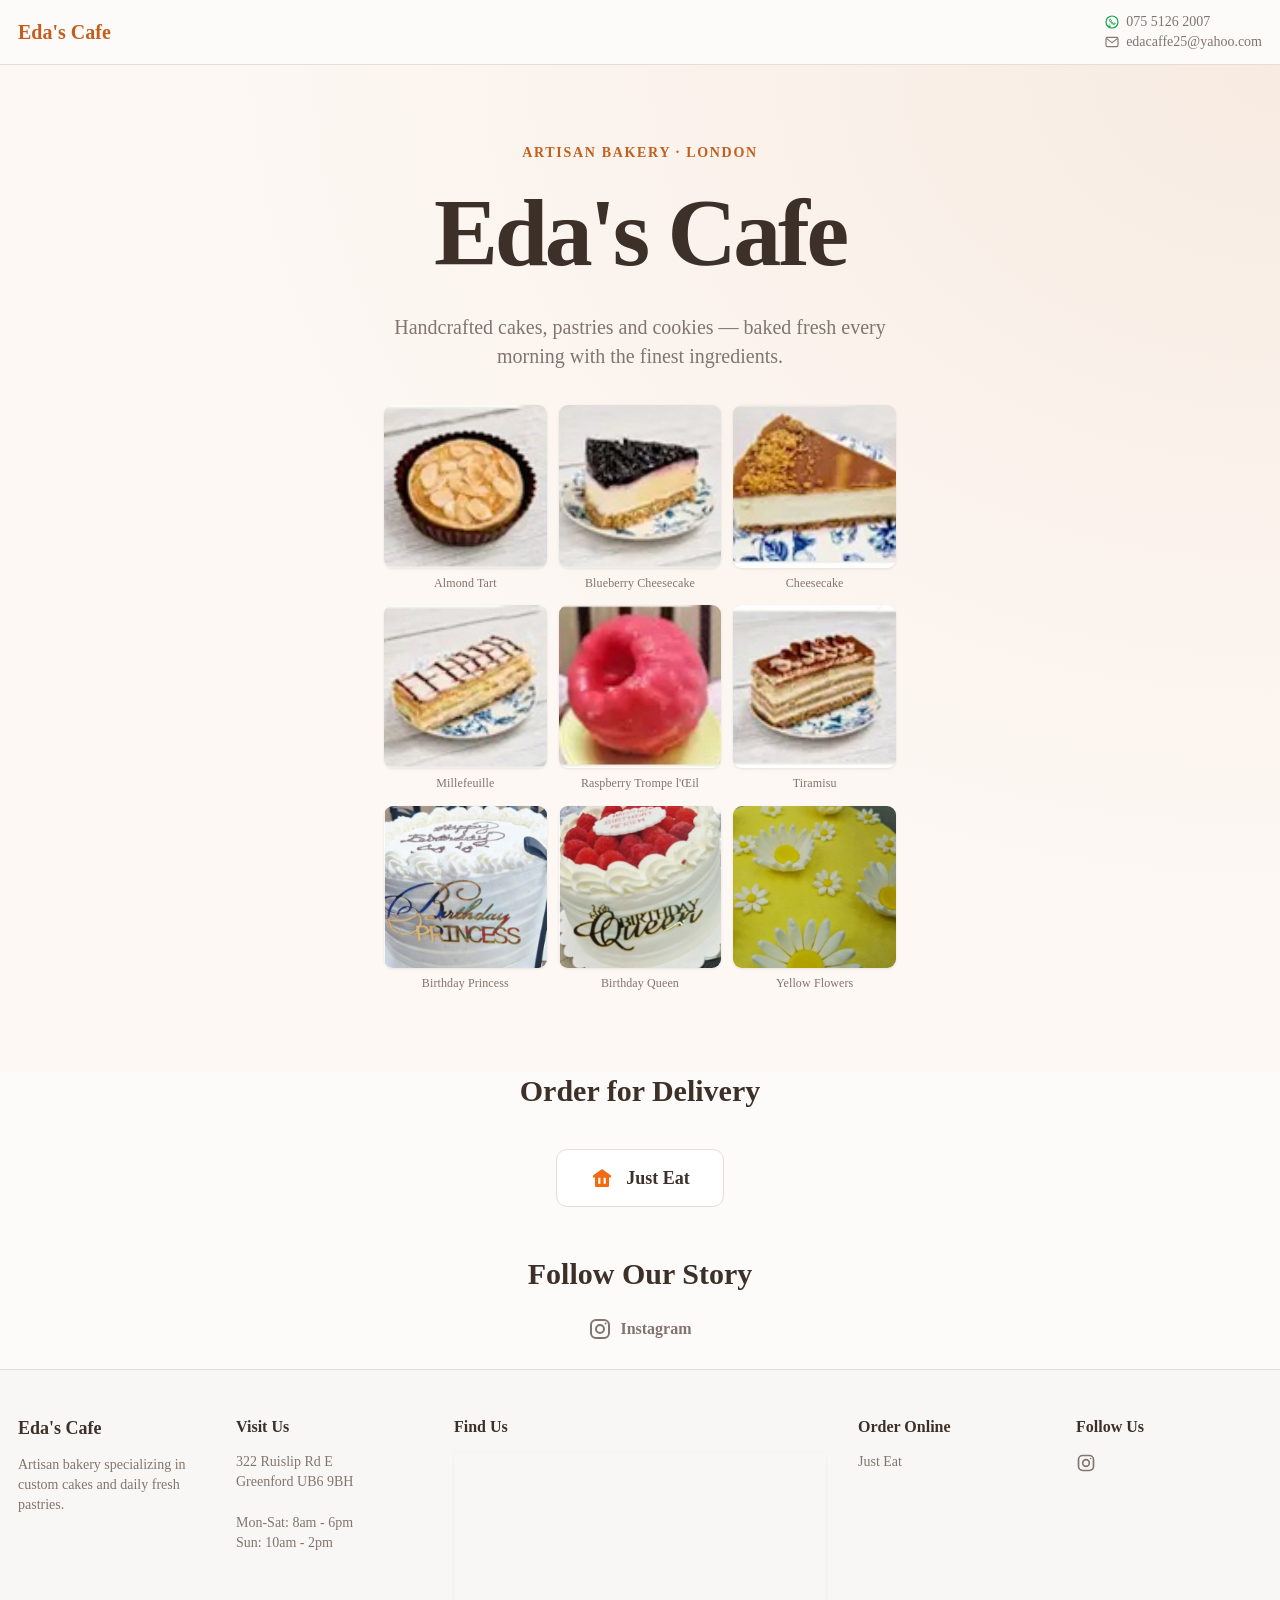
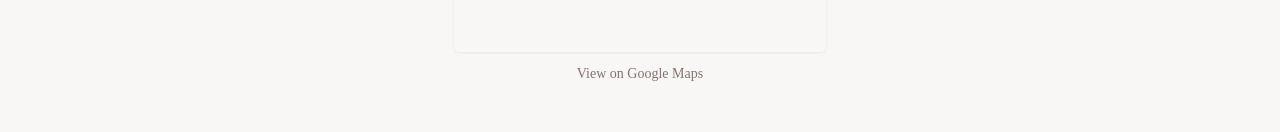
==== index.html @ f7bb1e7a "Fix Google Maps rendering - simplify map structure and add visible link" ====
<!doctype html>
<html lang="en">
  <head>
    <meta charset="utf-8">
    <meta name="viewport" content="width=device-width, initial-scale=1">
    <meta name="description" content="Eda's Cafe — handcrafted cakes, pastries and cookies in Greenford, London.">
    <meta property="og:title" content="Eda's Cafe">
    <meta property="og:description" content="Handcrafted cakes, pastries and cookies — baked fresh every morning.">
    <meta property="og:image" content="opengraph.jpg">
    <meta property="og:type" content="website">
    <link rel="icon" type="image/svg+xml" href="favicon.svg">
    <link rel="stylesheet" href="styles.css">
    <title>Eda's Cafe</title>
  </head>
  <body>
    <header class="site-header">
      <div class="container header-inner">
        <a class="brand" href="index.html" aria-label="Eda's Cafe home">Eda's Cafe</a>
        <div class="header-contact">
          <a href="https://wa.me/447551262007" target="_blank" rel="noopener noreferrer">
            <svg class="icon whatsapp" viewBox="0 0 24 24" fill="none" aria-hidden="true">
              <circle cx="12" cy="12" r="9" stroke="currentColor" stroke-width="1.8"/>
              <path d="M7.8 16.3 7 19l2.9-.7M8.8 7.8c-.7.7-.7 1.8-.1 2.9 1 2 2.7 3.7 4.8 4.6 1.1.5 2.1.5 2.8-.2l.7-.8-2.2-1.1-.8.9c-1.6-.6-2.9-1.9-3.6-3.4l.9-.9-1.6-2z" stroke="currentColor" stroke-width="1.3" stroke-linecap="round" stroke-linejoin="round"/>
            </svg>
            075 5126 2007
          </a>
          <a href="mailto:edacaffe25@yahoo.com">
            <svg class="icon" viewBox="0 0 24 24" fill="none" aria-hidden="true">
              <rect x="3" y="5" width="18" height="14" rx="2" stroke="currentColor" stroke-width="1.7"/>
              <path d="m4 7 8 6 8-6" stroke="currentColor" stroke-width="1.7" stroke-linejoin="round"/>
            </svg>
            edacaffe25@yahoo.com
          </a>
        </div>
      </div>
    </header>

    <main>
      <section class="hero" aria-labelledby="site-title">
        <div class="hero-inner">
          <p class="eyebrow">Artisan Bakery · London</p>
          <h1 id="site-title">Eda's Cafe</h1>
          <p class="intro">Handcrafted cakes, pastries and cookies — baked fresh every morning with the finest ingredients.</p>
          <div class="cake-grid" aria-label="Our cakes and pastries">
            <figure>
              <div class="cake-image"><img src="cakes/almond-tart.jpg" alt="Almond tart" width="118" height="91"></div>
              <figcaption>Almond Tart</figcaption>
            </figure>
            <figure>
              <div class="cake-image"><img src="cakes/blueberry-cheesecake.jpg" alt="Blueberry cheesecake" width="116" height="89"></div>
              <figcaption>Blueberry Cheesecake</figcaption>
            </figure>
            <figure>
              <div class="cake-image"><img src="cakes/cheesecake.jpg" alt="Cheesecake" width="121" height="93"></div>
              <figcaption>Cheesecake</figcaption>
            </figure>
            <figure>
              <div class="cake-image"><img src="cakes/millefeuille.jpg" alt="Millefeuille" width="119" height="92"></div>
              <figcaption>Millefeuille</figcaption>
            </figure>
            <figure>
              <div class="cake-image"><img src="cakes/raspberry-trompe-loeil.jpg" alt="Raspberry trompe l'œil" width="119" height="91"></div>
              <figcaption>Raspberry Trompe l'Œil</figcaption>
            </figure>
            <figure>
              <div class="cake-image"><img src="cakes/tiramisu.jpg" alt="Tiramisu" width="119" height="96"></div>
              <figcaption>Tiramisu</figcaption>
            </figure>
            <figure>
              <div class="cake-image"><img src="cakes/princess.jpg" alt="Birthday Princess cake"></div>
              <figcaption>Birthday Princess</figcaption>
            </figure>
            <figure>
              <div class="cake-image"><img src="cakes/birthday-queen.jpg" alt="Birthday Queen cake"></div>
              <figcaption>Birthday Queen</figcaption>
            </figure>
            <figure>
              <div class="cake-image"><img src="cakes/yellow-flowers.jpg" alt="Yellow Flowers cake"></div>
              <figcaption>Yellow Flowers</figcaption>
            </figure>
          </div>
        </div>
      </section>

      <section class="delivery container" aria-labelledby="delivery-title">
        <h2 id="delivery-title">Order for Delivery</h2>
        <a class="delivery-link" href="https://www.just-eat.co.uk/restaurants-eda-caffe-greenford/menu#pre-order" target="_blank" rel="noopener noreferrer">
          <svg class="icon justeat" viewBox="0 0 24 24" fill="currentColor" aria-hidden="true">
            <path d="M3 9.5 12 3l9 6.5v2h-2v8.2c0 .7-.6 1.3-1.3 1.3H6.3c-.7 0-1.3-.6-1.3-1.3v-8.2H3zm5.2 2.3v6h2.2v-6zm5.4 0v6h2.2v-6z"/>
          </svg>
          Just Eat
        </a>
      </section>

      <section class="social container" aria-labelledby="social-title">
        <h2 id="social-title">Follow Our Story</h2>
        <a href="https://www.instagram.com/edacaffe/" target="_blank" rel="noopener noreferrer">
          <svg class="icon instagram" viewBox="0 0 24 24" fill="none" aria-hidden="true">
            <rect x="3" y="3" width="18" height="18" rx="5" stroke="currentColor" stroke-width="2"/>
            <circle cx="12" cy="12" r="4" stroke="currentColor" stroke-width="2"/>
            <circle cx="17.6" cy="6.6" r="1" fill="currentColor"/>
          </svg>
          Instagram
        </a>
      </section>
    </main>

    <footer class="site-footer">
      <div class="container footer-grid">
        <div>
          <h3>Eda's Cafe</h3>
          <p>Artisan bakery specializing in custom cakes and daily fresh pastries.</p>
        </div>
        <div>
          <h4>Visit Us</h4>
          <div class="visit-info">
            <address>
              322 Ruislip Rd E<br>
              Greenford UB6 9BH<br><br>
              Mon-Sat: 8am - 6pm<br>
              Sun: 10am - 2pm
            </address>
            <a class="qr-mobile" href="https://www.eda-cafe.co.uk" target="_blank" rel="noopener noreferrer" aria-label="Visit www.eda-cafe.co.uk">
              <img src="qr-code.png" alt="QR code for www.eda-cafe.co.uk" width="80" height="80">
            </a>
          </div>
        </div>

        <div>
          <h4>Find Us</h4>
          <div class="map-wrapper">
            <iframe src="https://www.google.com/maps?q=322+Ruislip+Rd+E,+Greenford,+UB6+9BH&output=embed" width="100%" height="200" style="border:0;" allowfullscreen loading="lazy"></iframe>
          </div>
          <p style="margin: 8px 0 0; text-align: center; font-size: 14px;">
            <a href="https://www.google.com/maps/place/322+Ruislip+Rd+E,+Greenford,+UB6+9BH" target="_blank" rel="noopener noreferrer">View on Google Maps</a>
          </p>
        </div>

        <div>
          <h4>Order Online</h4>
          <a class="footer-link" href="https://www.just-eat.co.uk/restaurants-eda-caffe-greenford/menu#pre-order" target="_blank" rel="noopener noreferrer">Just Eat</a>
        </div>
        <div>
          <h4>Follow Us</h4>
          <a class="footer-link" href="https://www.instagram.com/edacaffe/" target="_blank" rel="noopener noreferrer" aria-label="Eda's Cafe on Instagram">
            <svg class="icon instagram" viewBox="0 0 24 24" fill="none" aria-hidden="true">
              <rect x="3" y="3" width="18" height="18" rx="5" stroke="currentColor" stroke-width="2"/>
              <circle cx="12" cy="12" r="4" stroke="currentColor" stroke-width="2"/>
              <circle cx="17.6" cy="6.6" r="1" fill="currentColor"/>
            </svg>
          </a>
        </div>
      </div>
    </footer>
  </body>
</html>
---- styles.css ----
:root {
  color-scheme: light;
  --background: #fcfbf9;
  --foreground: #3d3029;
  --muted: #82746e;
  --accent: #c35e1d;
  --border: #e5ddd6;
}

* { box-sizing: border-box; }
html { scroll-behavior: smooth; }
body {
  margin: 0;
  min-height: 100vh;
  display: flex;
  flex-direction: column;
  background: var(--background);
  color: var(--foreground);
  font-family: Georgia, "Times New Roman", serif;
  -webkit-font-smoothing: antialiased;
}
a { color: inherit; text-decoration: none; }
a:hover { color: var(--accent); }
a:focus-visible { outline: 2px solid var(--accent); outline-offset: 3px; }
.container { max-width: 1280px; width: 100%; margin-inline: auto; padding-inline: 18px; }
.icon { display: inline-block; width: 20px; height: 20px; flex: none; vertical-align: middle; }
main { flex: 1; }

.site-header {
  position: sticky;
  top: 0;
  z-index: 10;
  background: rgba(252, 251, 249, .96);
  border-bottom: 1px solid var(--border);
}
.header-inner { min-height: 64px; display: flex; align-items: center; justify-content: space-between; gap: 16px; }
.brand { color: var(--accent); font-size: 20px; font-weight: 700; white-space: nowrap; }
.header-contact { display: flex; flex-direction: column; align-items: flex-start; gap: 4px; color: var(--muted); font-size: 14px; }
.header-contact a { display: inline-flex; gap: 6px; align-items: center; }
.header-contact .icon { width: 16px; height: 16px; }
.whatsapp { color: #16a34a; }

.hero {
  background: radial-gradient(ellipse at top right, rgba(180, 83, 9, .08), transparent 60%), #fdf8f4;
  text-align: center;
}
.hero-inner { max-width: 768px; margin-inline: auto; padding: 80px 24px; }
.eyebrow { margin: 0 0 24px; color: var(--accent); font-size: 14px; font-weight: 600; letter-spacing: .12em; text-transform: uppercase; }
h1 { font-size: clamp(60px, 8vw, 96px); line-height: 1; letter-spacing: -.035em; margin: 0 0 32px; }
.intro { max-width: 512px; margin: 0 auto 34px; color: var(--muted); font-size: 20px; line-height: 1.45; }
.cake-grid { max-width: 512px; margin-inline: auto; display: grid; grid-template-columns: repeat(3, minmax(0, 1fr)); gap: 14px 12px; }
.cake-grid figure { min-width: 0; margin: 0; }
.cake-image { aspect-ratio: 1; overflow: hidden; border-radius: 9px; box-shadow: 0 1px 3px rgba(0, 0, 0, .09); }
.cake-image img { display: block; width: 100%; height: 100%; object-fit: cover; transition: transform .5s ease; }
.cake-grid figure:hover img { transform: scale(1.05); }
.cake-grid figcaption { margin-top: 8px; color: var(--muted); font-size: 12px; line-height: 1.3; letter-spacing: .01em; }

.delivery { padding-top: 0; padding-bottom: 24px; text-align: center; }
.delivery h2, .social h2 { font-size: 30px; line-height: 1.25; margin: 0; }
.delivery h2 { margin-bottom: 40px; }
.delivery-link {
  display: inline-flex; align-items: center; justify-content: center; gap: 12px;
  min-width: 168px; padding: 16px 30px; background: #fff; border: 1px solid var(--border);
  border-radius: 11px; font-size: 18px; font-weight: 600; transition: box-shadow .2s;
}
.delivery-link:hover { box-shadow: 0 4px 15px rgba(40, 30, 20, .12); }
.delivery-link .justeat { width: 24px; height: 24px; color: #f36a10; }
.social { padding-top: 24px; padding-bottom: 24px; text-align: center; }
.social h2 { margin-bottom: 24px; }
.social a { display: inline-flex; align-items: center; gap: 8px; color: var(--muted); font-size: 16px; font-weight: 600; }
.social a:hover { color: var(--accent); }
.instagram { width: 24px; height: 24px; }

.site-footer { border-top: 1px solid var(--border); background: #f9f7f5; padding: 48px 0; }
.footer-grid { display: grid; grid-template-columns: 1fr 1fr 2fr 1fr 1fr; gap: 32px; }
.site-footer h3, .site-footer h4 { font-size: 16px; margin: 0 0 16px; }
.site-footer h3 { font-size: 18px; }
.site-footer p, .site-footer address, .footer-link { color: var(--muted); font-size: 14px; line-height: 1.45; }
.site-footer p { margin: 0; }
.site-footer address { font-style: normal; white-space: nowrap; }
.site-footer a:hover { color: var(--accent); }
.visit-info { display: flex; align-items: flex-start; gap: 12px; }
.qr-mobile { display: none; }
.qr-desktop { padding-top: 36px; }
.qr-desktop img, .qr-mobile img { display: block; width: 80px; height: 80px; }
.map-wrapper { position: relative; width: 100%; max-width: 400px; }
.map-wrapper iframe { width: 100%; height: 200px; border: 0; border-radius: 5px; box-shadow: 0 1px 3px #0001; }
.map-wrapper a { display: block; text-align: center; margin-top: 8px; color: var(--accent); font-size: 14px; }
.footer-link .instagram { width: 20px; height: 20px; }

@media (max-width: 767px) {
  .footer-grid { grid-template-columns: 1fr; }
  .map-wrapper { max-width: none; }
  .qr-desktop { display: none; }
  .qr-mobile { display: block; margin-left: clamp(12px, 20vw, 80px); }
}
@media (max-width: 520px) {
  .container { padding-inline: 16px; }
  .header-inner { gap: 8px; }
  .brand { font-size: 18px; }
  .header-contact { font-size: 12px; }
  .header-contact .icon { width: 14px; height: 14px; }
  .hero-inner { padding: 80px 16px; }
  h1 { font-size: clamp(52px, 12vw, 60px); }
  .intro { font-size: 18px; }
  .cake-grid { gap: 12px 10px; }
  .cake-grid figcaption { font-size: 11px; }
}
@media (max-width: 350px) {
  .brand { font-size: 16px; }
  .header-contact { font-size: 11px; }
  .header-contact .icon { display: none; }
}
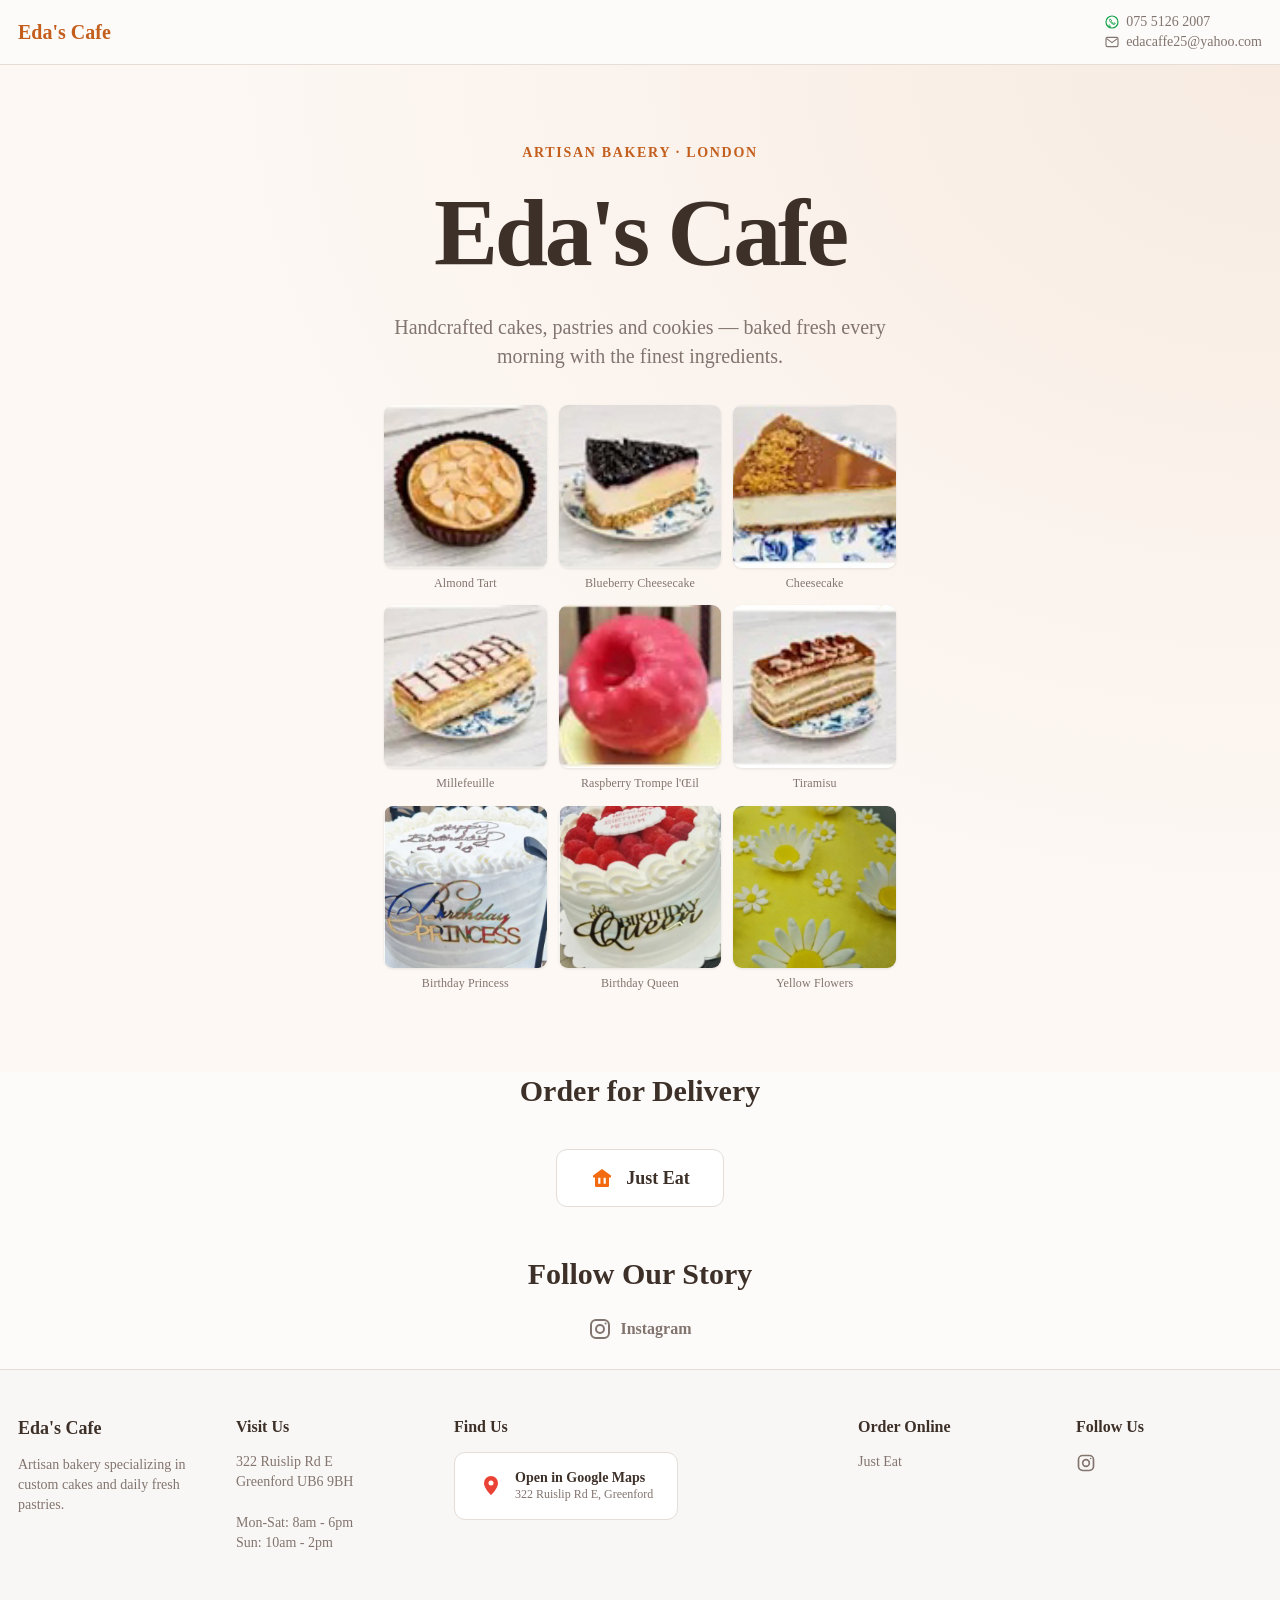
==== commit eee31a2e: "Fix Google Maps: replace iframe with visible map pin link" ====
--- a/index.html
+++ b/index.html
@@ -128,12 +128,16 @@
 
         <div>
           <h4>Find Us</h4>
-          <div class="map-wrapper">
-            <iframe src="https://www.google.com/maps?q=322+Ruislip+Rd+E,+Greenford,+UB6+9BH&output=embed" width="100%" height="200" style="border:0;" allowfullscreen loading="lazy"></iframe>
-          </div>
-          <p style="margin: 8px 0 0; text-align: center; font-size: 14px;">
-            <a href="https://www.google.com/maps/place/322+Ruislip+Rd+E,+Greenford,+UB6+9BH" target="_blank" rel="noopener noreferrer">View on Google Maps</a>
-          </p>
+          <a class="map-link" href="https://www.google.com/maps/search/?api=1&amp;query=322%20Ruislip%20Rd%20E%2C%20Greenford%20UB6%209BH" target="_blank" rel="noopener noreferrer" aria-label="Open directions to Eda's Cafe in Google Maps">
+            <svg class="map-pin" viewBox="0 0 24 24" fill="none" aria-hidden="true">
+              <path d="M12 21s7-6.2 7-12a7 7 0 1 0-14 0c0 5.8 7 12 7 12Z" fill="#EA4335"/>
+              <circle cx="12" cy="9" r="2.5" fill="#fff"/>
+            </svg>
+            <span>
+              <strong>Open in Google Maps</strong>
+              <small>322 Ruislip Rd E, Greenford</small>
+            </span>
+          </a>
         </div>
 
         <div>
--- a/styles.css
+++ b/styles.css
@@ -83,14 +83,21 @@
 .qr-mobile { display: none; }
 .qr-desktop { padding-top: 36px; }
 .qr-desktop img, .qr-mobile img { display: block; width: 80px; height: 80px; }
-.map-wrapper { position: relative; width: 100%; max-width: 400px; }
-.map-wrapper iframe { width: 100%; height: 200px; border: 0; border-radius: 5px; box-shadow: 0 1px 3px #0001; }
-.map-wrapper a { display: block; text-align: center; margin-top: 8px; color: var(--accent); font-size: 14px; }
+.map-link {
+  display: inline-flex; align-items: center; gap: 12px;
+  padding: 16px 24px; background: #fff; border: 1px solid var(--border);
+  border-radius: 11px; text-decoration: none; color: var(--foreground);
+  transition: box-shadow .2s;
+}
+.map-link:hover { box-shadow: 0 4px 15px rgba(40, 30, 20, .12); }
+.map-link .map-pin { width: 24px; height: 24px; flex: none; }
+.map-link span { line-height: 1.3; }
+.map-link strong { display: block; font-size: 14px; font-weight: 600; }
+.map-link small { display: block; color: var(--muted); font-size: 12px; }
 .footer-link .instagram { width: 20px; height: 20px; }
 
 @media (max-width: 767px) {
   .footer-grid { grid-template-columns: 1fr; }
-  .map-wrapper { max-width: none; }
   .qr-desktop { display: none; }
   .qr-mobile { display: block; margin-left: clamp(12px, 20vw, 80px); }
 }
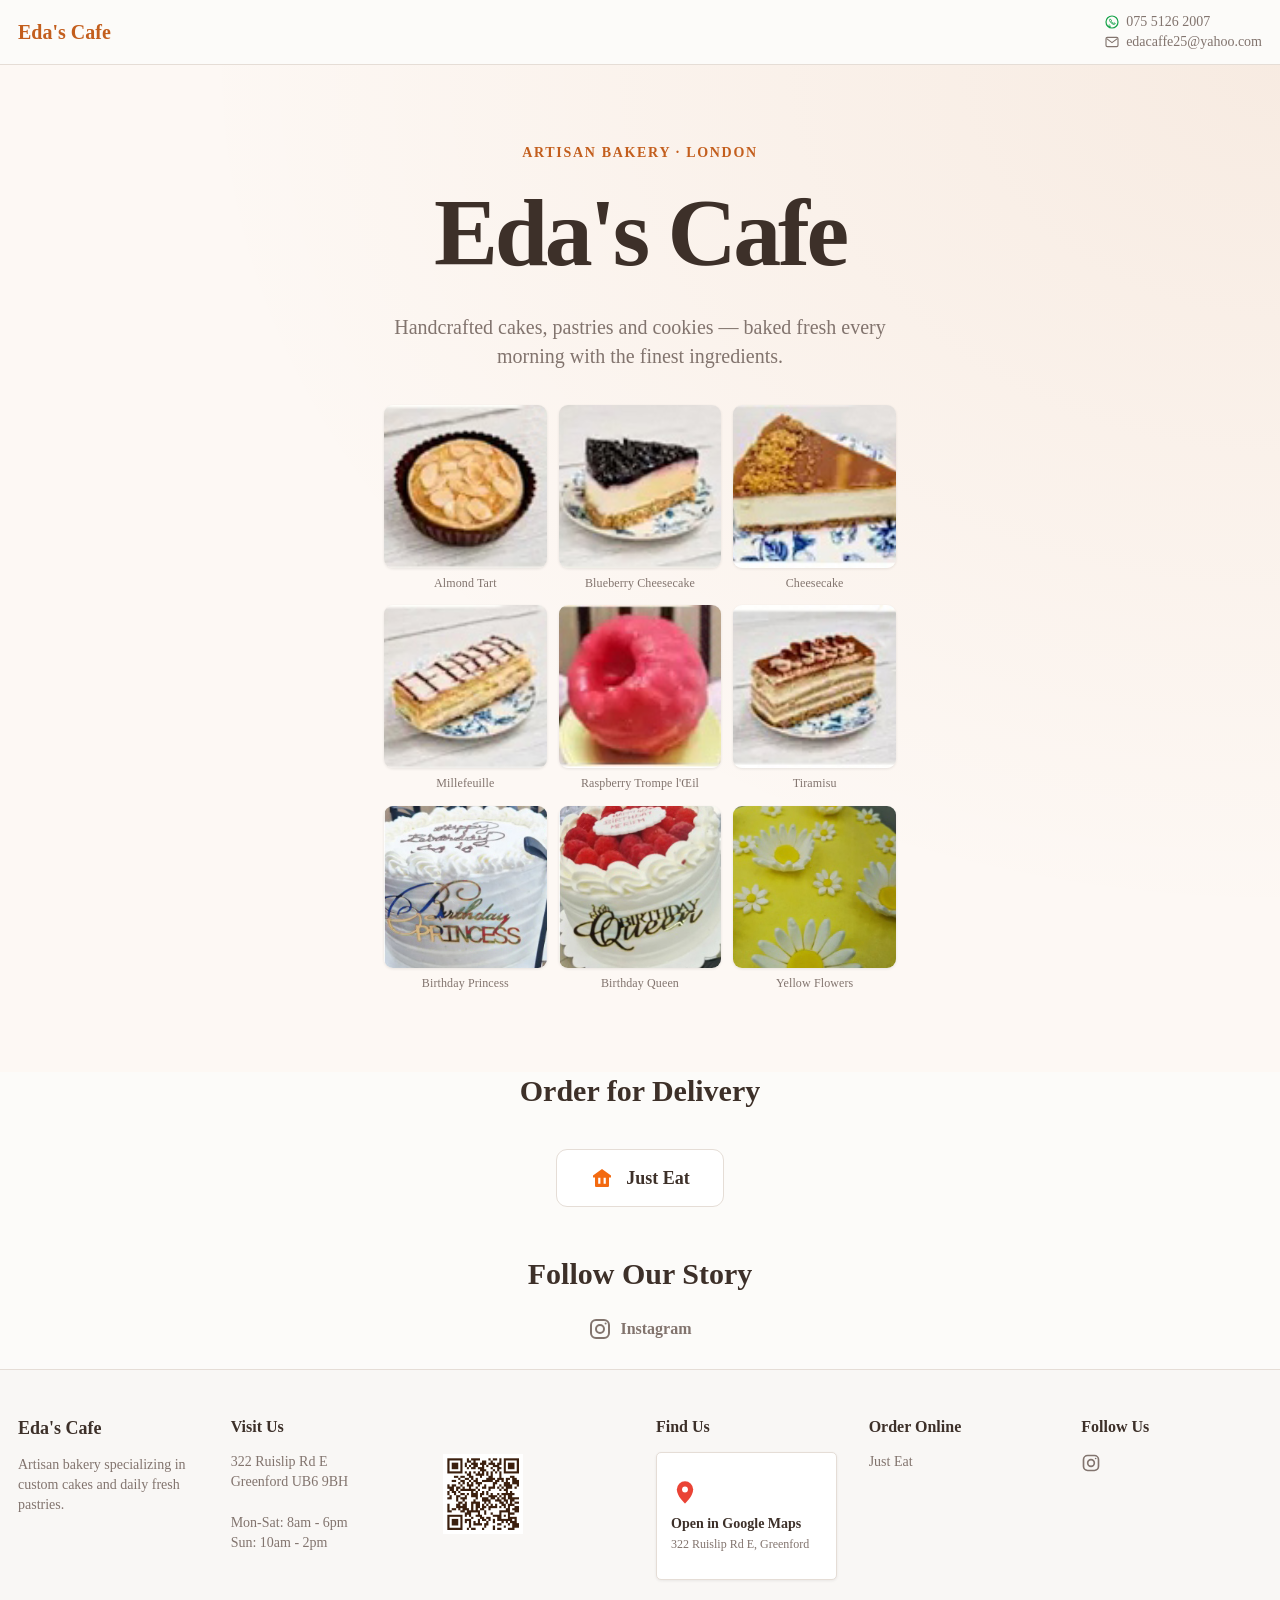
==== commit 64ef1b5d: "Update static site files from Downloads - Updated index.html with newer content - Updated styles.css" ====
--- a/index.html
+++ b/index.html
@@ -125,21 +125,21 @@
             </a>
           </div>
         </div>
-
+        <div class="qr-desktop">
+          <a href="https://www.eda-cafe.co.uk" target="_blank" rel="noopener noreferrer" aria-label="Visit www.eda-cafe.co.uk">
+            <img src="qr-code.png" alt="QR code for www.eda-cafe.co.uk" width="80" height="80">
+          </a>
+        </div>
         <div>
           <h4>Find Us</h4>
-          <a class="map-link" href="https://www.google.com/maps/search/?api=1&amp;query=322%20Ruislip%20Rd%20E%2C%20Greenford%20UB6%209BH" target="_blank" rel="noopener noreferrer" aria-label="Open directions to Eda's Cafe in Google Maps">
+          <a class="map-link" href="https://www.google.com/maps/place/EDA+CAFFE/@51.5274017,-0.3543393,17z/data=!4m14!1m7!3m6!1s0x4876130043d19fd9:0xa5b46969d586a448!2sEDA+CAFFE!8m2!3d51.5275713!4d-0.3517288!16s%2Fg%2F11xcfkfq9n!3m5!1s0x4876130043d19fd9:0xa5b46969d586a448!8m2!3d51.5275713!4d-0.3517288!16s%2Fg%2F11xcfkfq9n?entry=ttu&amp;g_ep=EgoyMDI2MDkyMy4wIKXMDSoASAFQAw%3D%3D" target="_blank" rel="noopener noreferrer" aria-label="Open EDA CAFFE in Google Maps">
             <svg class="map-pin" viewBox="0 0 24 24" fill="none" aria-hidden="true">
               <path d="M12 21s7-6.2 7-12a7 7 0 1 0-14 0c0 5.8 7 12 7 12Z" fill="#EA4335"/>
               <circle cx="12" cy="9" r="2.5" fill="#fff"/>
             </svg>
-            <span>
-              <strong>Open in Google Maps</strong>
-              <small>322 Ruislip Rd E, Greenford</small>
-            </span>
+            <span><strong>Open in Google Maps</strong><small>322 Ruislip Rd E, Greenford</small></span>
           </a>
         </div>
-
         <div>
           <h4>Order Online</h4>
           <a class="footer-link" href="https://www.just-eat.co.uk/restaurants-eda-caffe-greenford/menu#pre-order" target="_blank" rel="noopener noreferrer">Just Eat</a>
--- a/styles.css
+++ b/styles.css
@@ -72,7 +72,7 @@
 .instagram { width: 24px; height: 24px; }
 
 .site-footer { border-top: 1px solid var(--border); background: #f9f7f5; padding: 48px 0; }
-.footer-grid { display: grid; grid-template-columns: 1fr 1fr 2fr 1fr 1fr; gap: 32px; }
+.footer-grid { display: grid; grid-template-columns: repeat(6, minmax(0, 1fr)); gap: 32px; }
 .site-footer h3, .site-footer h4 { font-size: 16px; margin: 0 0 16px; }
 .site-footer h3 { font-size: 18px; }
 .site-footer p, .site-footer address, .footer-link { color: var(--muted); font-size: 14px; line-height: 1.45; }
@@ -83,23 +83,18 @@
 .qr-mobile { display: none; }
 .qr-desktop { padding-top: 36px; }
 .qr-desktop img, .qr-mobile img { display: block; width: 80px; height: 80px; }
-.map-link {
-  display: inline-flex; align-items: center; gap: 12px;
-  padding: 16px 24px; background: #fff; border: 1px solid var(--border);
-  border-radius: 11px; text-decoration: none; color: var(--foreground);
-  transition: box-shadow .2s;
-}
-.map-link:hover { box-shadow: 0 4px 15px rgba(40, 30, 20, .12); }
-.map-link .map-pin { width: 24px; height: 24px; flex: none; }
-.map-link span { line-height: 1.3; }
-.map-link strong { display: block; font-size: 14px; font-weight: 600; }
-.map-link small { display: block; color: var(--muted); font-size: 12px; }
+.map-link { display: flex; flex-direction: column; align-items: flex-start; justify-content: center; gap: 8px; width: 100%; min-height: 128px; padding: 14px; overflow-wrap: anywhere; background: #fff; border: 1px solid var(--border); border-radius: 5px; box-shadow: 0 1px 3px #0001; }
+.map-link:hover { border-color: var(--accent); }
+.map-pin { width: 28px; height: 28px; flex: none; }
+.map-link strong { display: block; font-size: 14px; line-height: 1.25; }
+.map-link small { display: block; margin-top: 5px; color: var(--muted); font-size: 12px; line-height: 1.3; }
 .footer-link .instagram { width: 20px; height: 20px; }
 
 @media (max-width: 767px) {
   .footer-grid { grid-template-columns: 1fr; }
   .qr-desktop { display: none; }
   .qr-mobile { display: block; margin-left: clamp(12px, 20vw, 80px); }
+  .map-link { max-width: 260px; }
 }
 @media (max-width: 520px) {
   .container { padding-inline: 16px; }
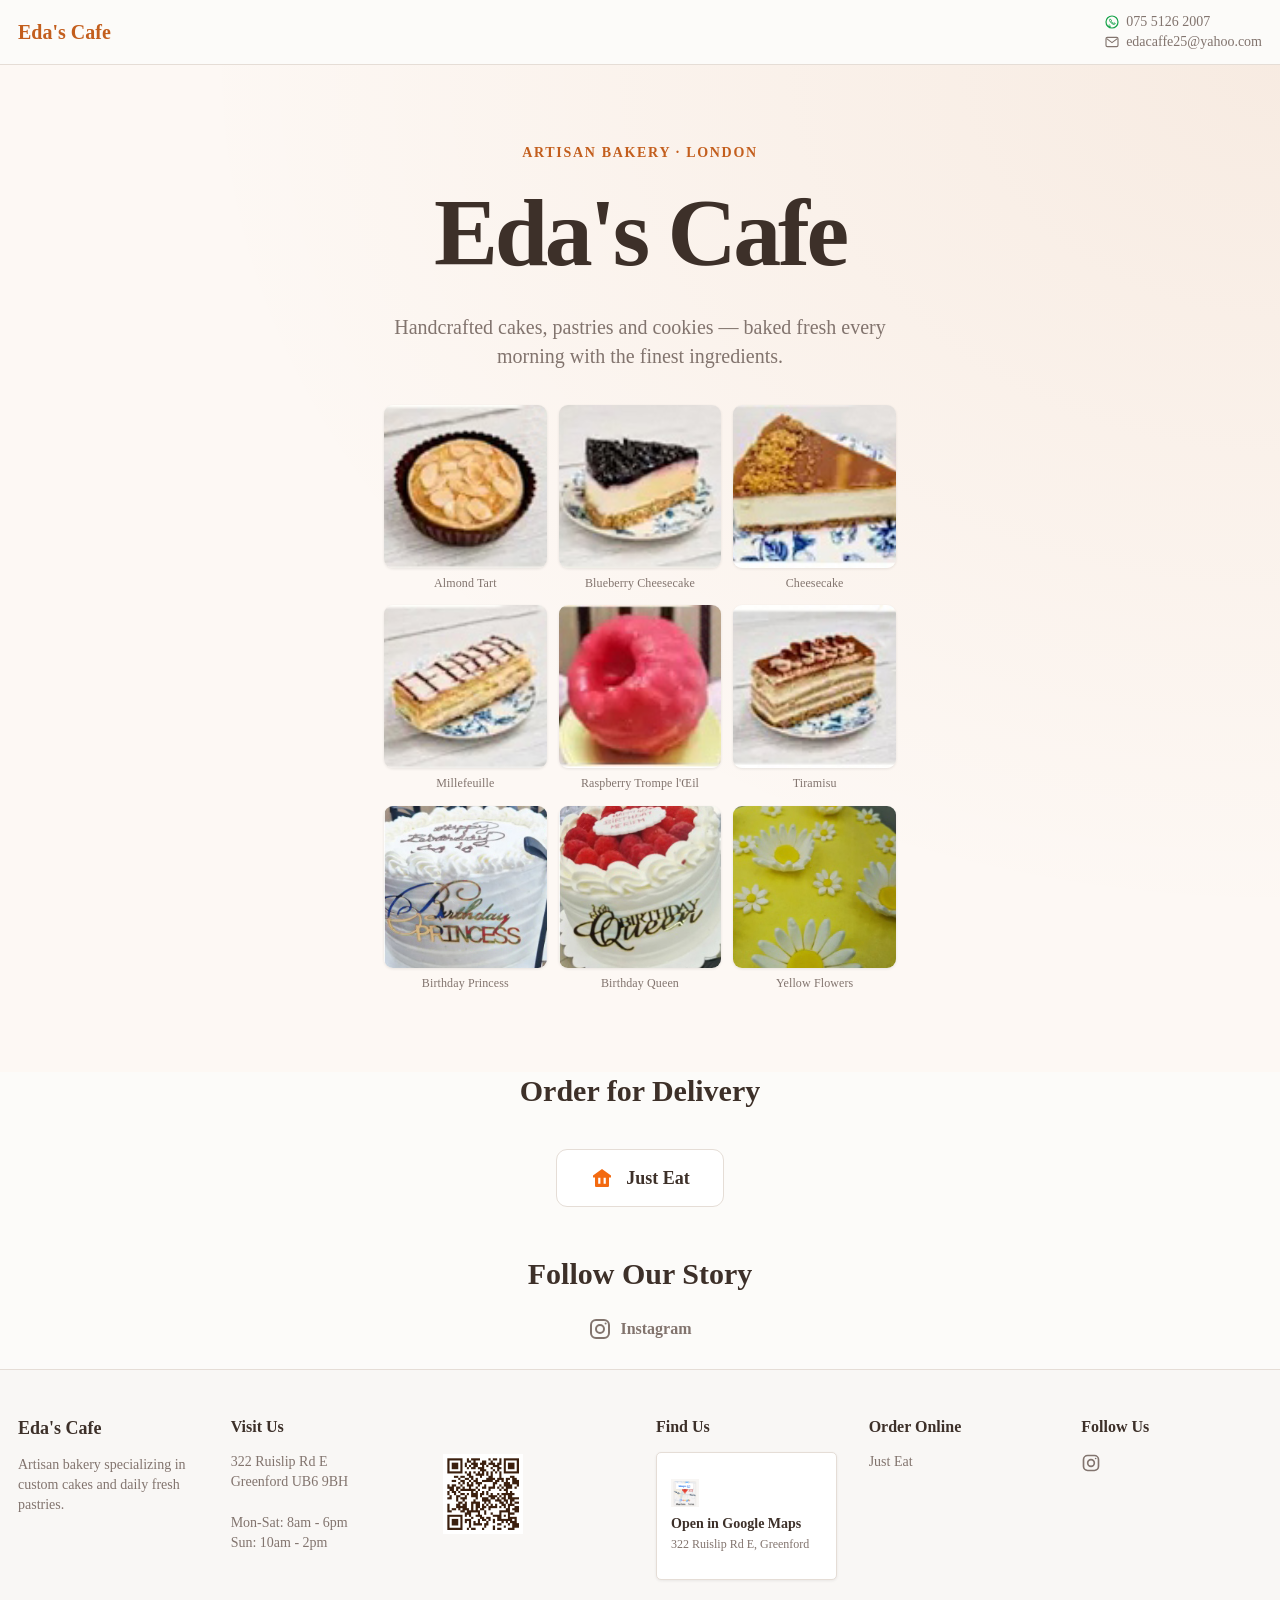
==== commit 48a8c4c8: "Replace map SVG with custom Google Maps icon" ====
--- a/index.html
+++ b/index.html
@@ -133,10 +133,7 @@
         <div>
           <h4>Find Us</h4>
           <a class="map-link" href="https://www.google.com/maps/place/EDA+CAFFE/@51.5274017,-0.3543393,17z/data=!4m14!1m7!3m6!1s0x4876130043d19fd9:0xa5b46969d586a448!2sEDA+CAFFE!8m2!3d51.5275713!4d-0.3517288!16s%2Fg%2F11xcfkfq9n!3m5!1s0x4876130043d19fd9:0xa5b46969d586a448!8m2!3d51.5275713!4d-0.3517288!16s%2Fg%2F11xcfkfq9n?entry=ttu&amp;g_ep=EgoyMDI2MDkyMy4wIKXMDSoASAFQAw%3D%3D" target="_blank" rel="noopener noreferrer" aria-label="Open EDA CAFFE in Google Maps">
-            <svg class="map-pin" viewBox="0 0 24 24" fill="none" aria-hidden="true">
-              <path d="M12 21s7-6.2 7-12a7 7 0 1 0-14 0c0 5.8 7 12 7 12Z" fill="#EA4335"/>
-              <circle cx="12" cy="9" r="2.5" fill="#fff"/>
-            </svg>
+            <img src="map-icon.png" alt="Map pin for EDA CAFFE" width="28" height="28">
             <span><strong>Open in Google Maps</strong><small>322 Ruislip Rd E, Greenford</small></span>
           </a>
         </div>
--- a/styles.css
+++ b/styles.css
@@ -85,7 +85,7 @@
 .qr-desktop img, .qr-mobile img { display: block; width: 80px; height: 80px; }
 .map-link { display: flex; flex-direction: column; align-items: flex-start; justify-content: center; gap: 8px; width: 100%; min-height: 128px; padding: 14px; overflow-wrap: anywhere; background: #fff; border: 1px solid var(--border); border-radius: 5px; box-shadow: 0 1px 3px #0001; }
 .map-link:hover { border-color: var(--accent); }
-.map-pin { width: 28px; height: 28px; flex: none; }
+.map-link img { width: 28px; height: 28px; flex: none; }
 .map-link strong { display: block; font-size: 14px; line-height: 1.25; }
 .map-link small { display: block; margin-top: 5px; color: var(--muted); font-size: 12px; line-height: 1.3; }
 .footer-link .instagram { width: 20px; height: 20px; }
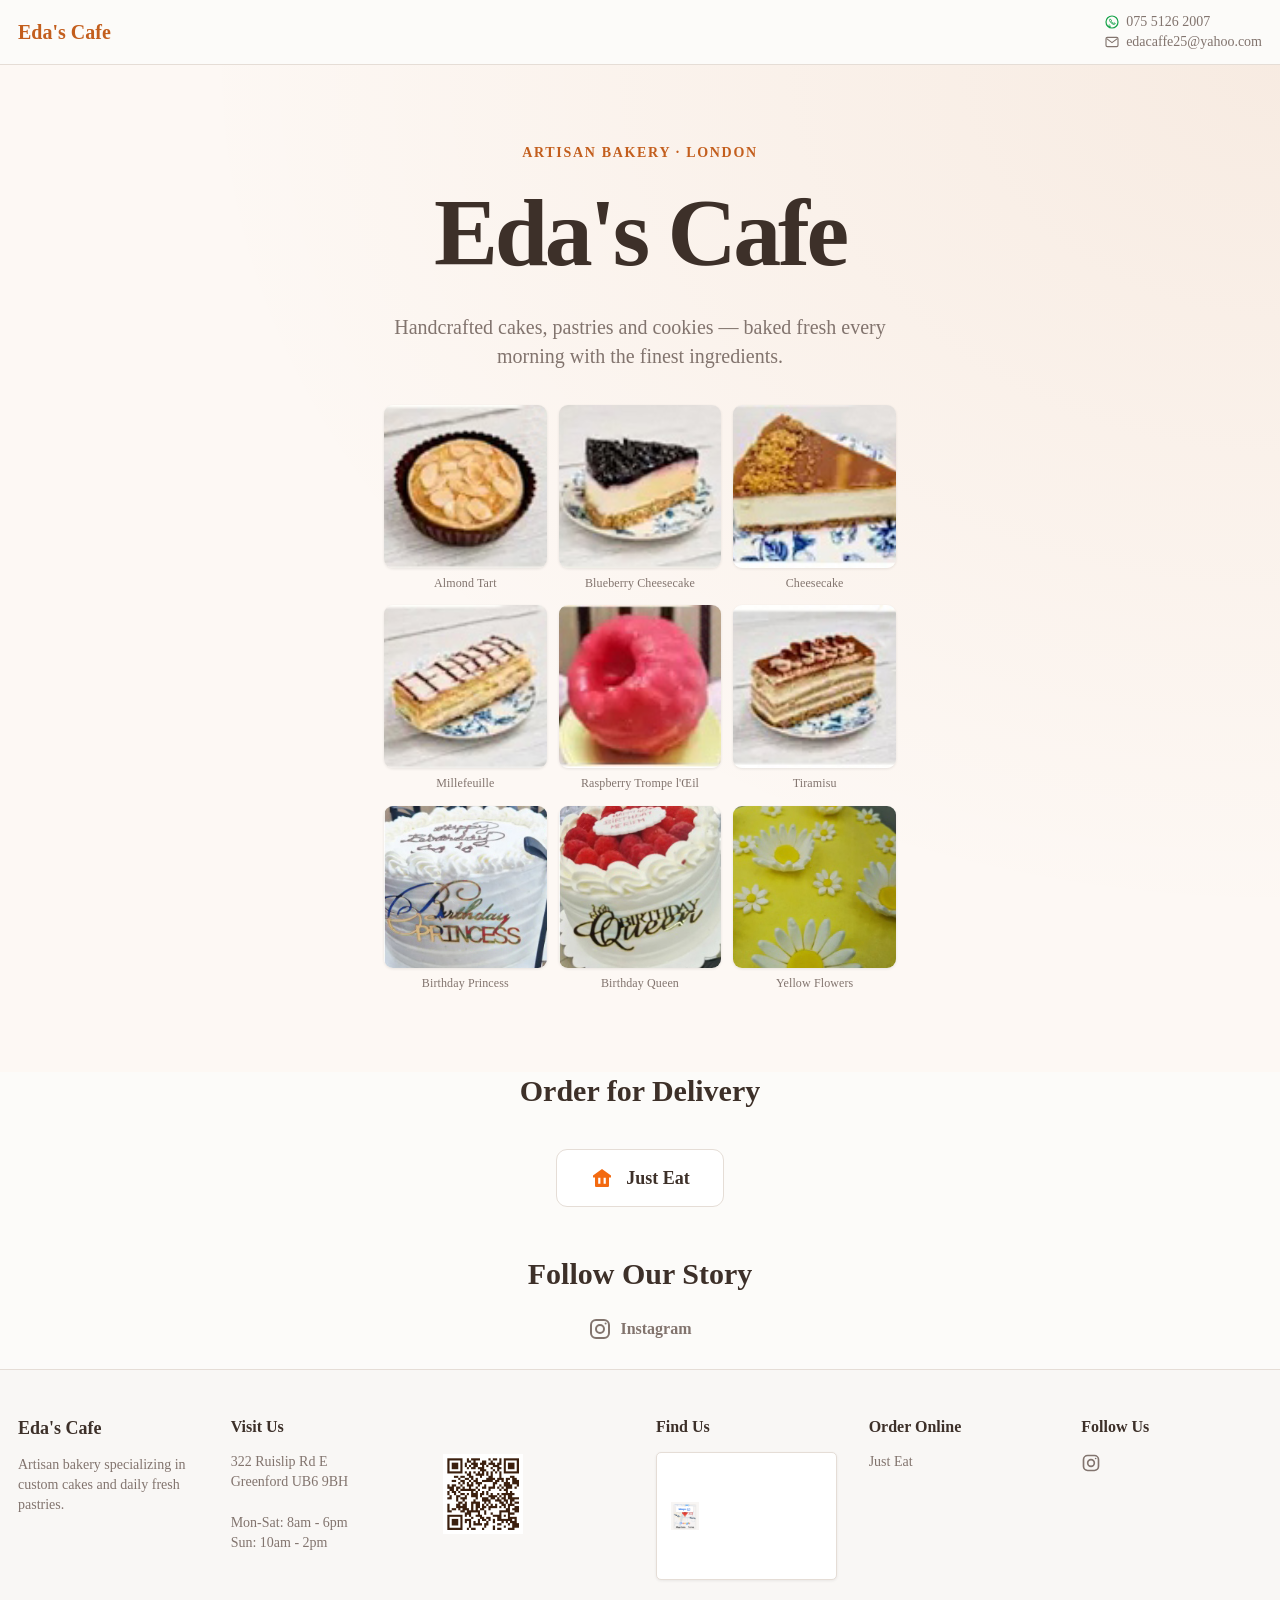
==== commit 9af535e5: "Replace map icon text with just the image icon" ====
--- a/index.html
+++ b/index.html
@@ -133,8 +133,7 @@
         <div>
           <h4>Find Us</h4>
           <a class="map-link" href="https://www.google.com/maps/place/EDA+CAFFE/@51.5274017,-0.3543393,17z/data=!4m14!1m7!3m6!1s0x4876130043d19fd9:0xa5b46969d586a448!2sEDA+CAFFE!8m2!3d51.5275713!4d-0.3517288!16s%2Fg%2F11xcfkfq9n!3m5!1s0x4876130043d19fd9:0xa5b46969d586a448!8m2!3d51.5275713!4d-0.3517288!16s%2Fg%2F11xcfkfq9n?entry=ttu&amp;g_ep=EgoyMDI2MDkyMy4wIKXMDSoASAFQAw%3D%3D" target="_blank" rel="noopener noreferrer" aria-label="Open EDA CAFFE in Google Maps">
-            <img src="map-icon.png" alt="Map pin for EDA CAFFE" width="28" height="28">
-            <span><strong>Open in Google Maps</strong><small>322 Ruislip Rd E, Greenford</small></span>
+            <img src="map-icon.png" alt="Open in Google Maps" width="28" height="28">
           </a>
         </div>
         <div>
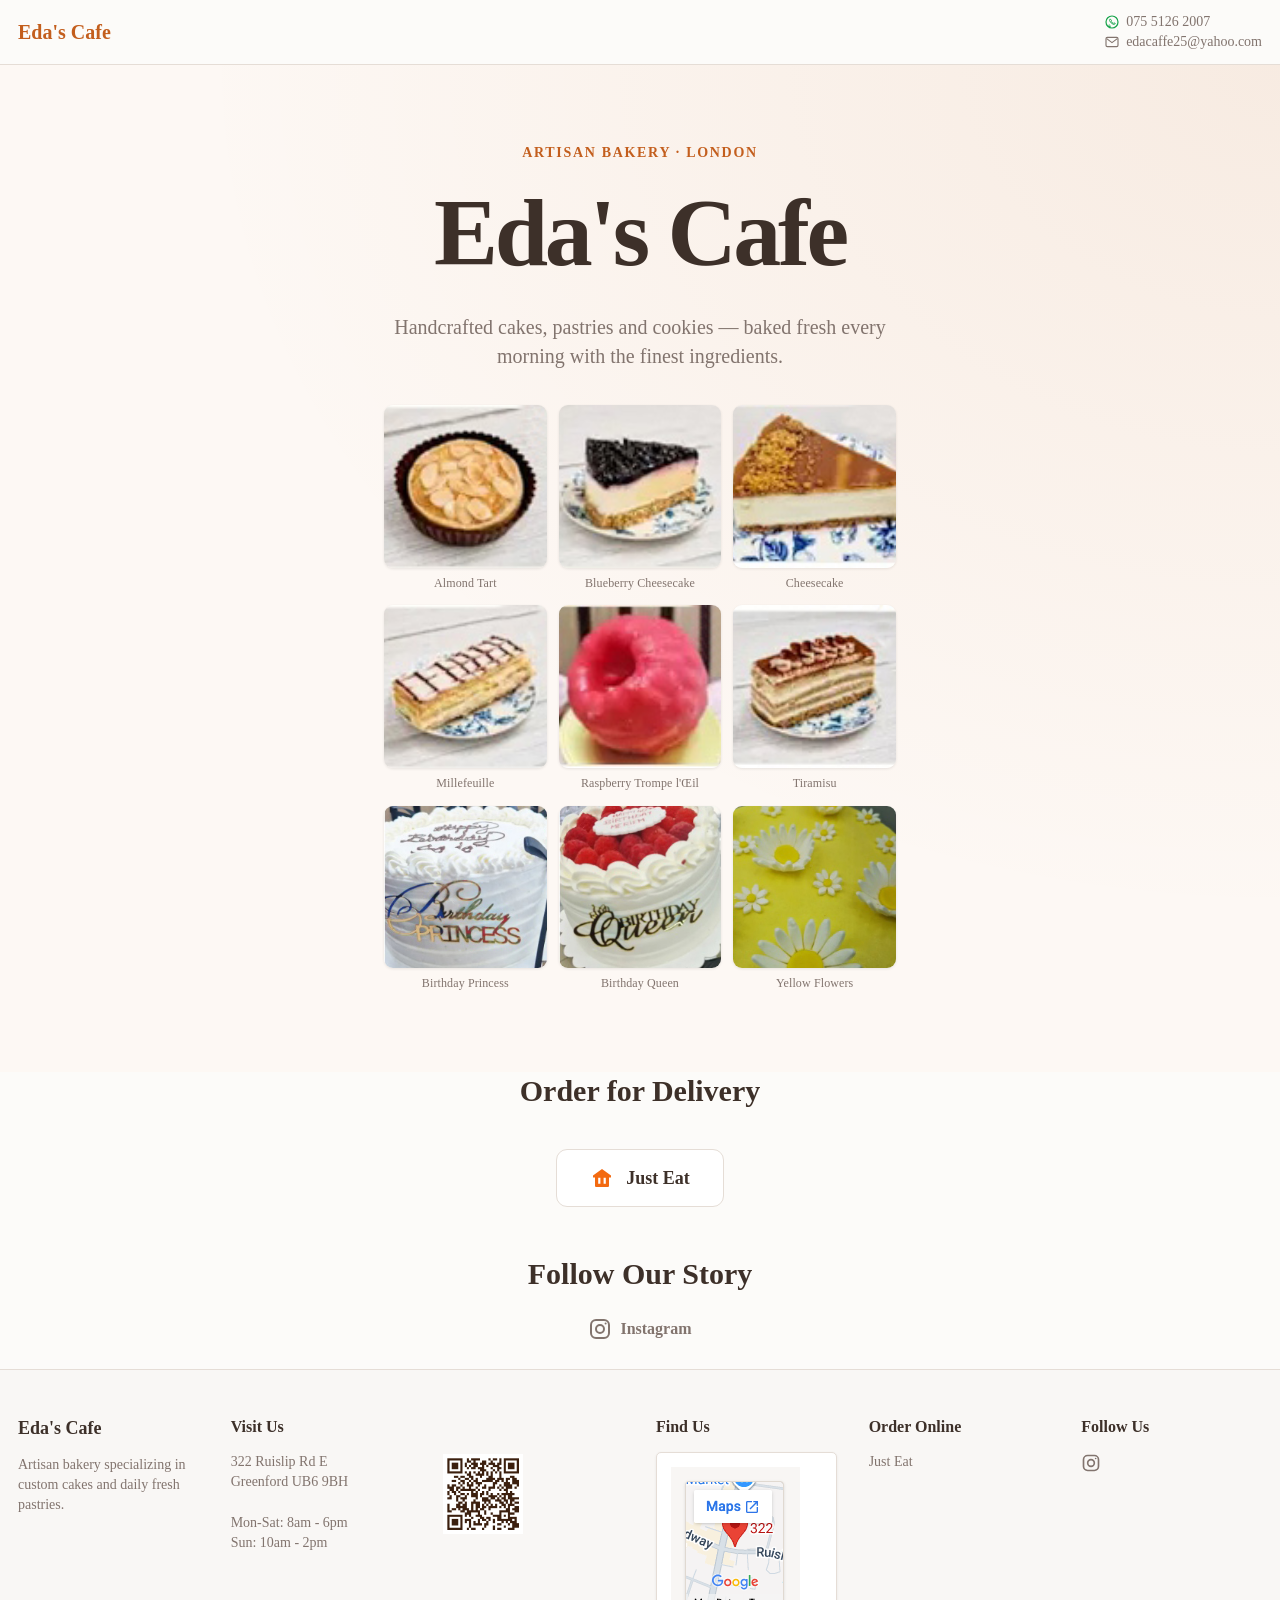
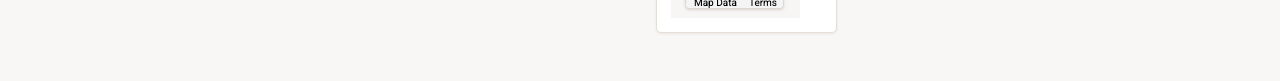
==== commit 310b1907: "Display map icon at full size (129x151px)" ====
--- a/index.html
+++ b/index.html
@@ -133,7 +133,7 @@
         <div>
           <h4>Find Us</h4>
           <a class="map-link" href="https://www.google.com/maps/place/EDA+CAFFE/@51.5274017,-0.3543393,17z/data=!4m14!1m7!3m6!1s0x4876130043d19fd9:0xa5b46969d586a448!2sEDA+CAFFE!8m2!3d51.5275713!4d-0.3517288!16s%2Fg%2F11xcfkfq9n!3m5!1s0x4876130043d19fd9:0xa5b46969d586a448!8m2!3d51.5275713!4d-0.3517288!16s%2Fg%2F11xcfkfq9n?entry=ttu&amp;g_ep=EgoyMDI2MDkyMy4wIKXMDSoASAFQAw%3D%3D" target="_blank" rel="noopener noreferrer" aria-label="Open EDA CAFFE in Google Maps">
-            <img src="map-icon.png" alt="Open in Google Maps" width="28" height="28">
+            <img src="map-icon.png" alt="Open in Google Maps">
           </a>
         </div>
         <div>
--- a/styles.css
+++ b/styles.css
@@ -83,11 +83,9 @@
 .qr-mobile { display: none; }
 .qr-desktop { padding-top: 36px; }
 .qr-desktop img, .qr-mobile img { display: block; width: 80px; height: 80px; }
-.map-link { display: flex; flex-direction: column; align-items: flex-start; justify-content: center; gap: 8px; width: 100%; min-height: 128px; padding: 14px; overflow-wrap: anywhere; background: #fff; border: 1px solid var(--border); border-radius: 5px; box-shadow: 0 1px 3px #0001; }
+.map-link { display: flex; flex-direction: column; align-items: flex-start; justify-content: center; gap: 8px; width: 100%; padding: 14px; overflow-wrap: anywhere; background: #fff; border: 1px solid var(--border); border-radius: 5px; box-shadow: 0 1px 3px #0001; }
 .map-link:hover { border-color: var(--accent); }
-.map-link img { width: 28px; height: 28px; flex: none; }
-.map-link strong { display: block; font-size: 14px; line-height: 1.25; }
-.map-link small { display: block; margin-top: 5px; color: var(--muted); font-size: 12px; line-height: 1.3; }
+.map-link img { max-width: 150px; height: auto; display: block; }
 .footer-link .instagram { width: 20px; height: 20px; }
 
 @media (max-width: 767px) {
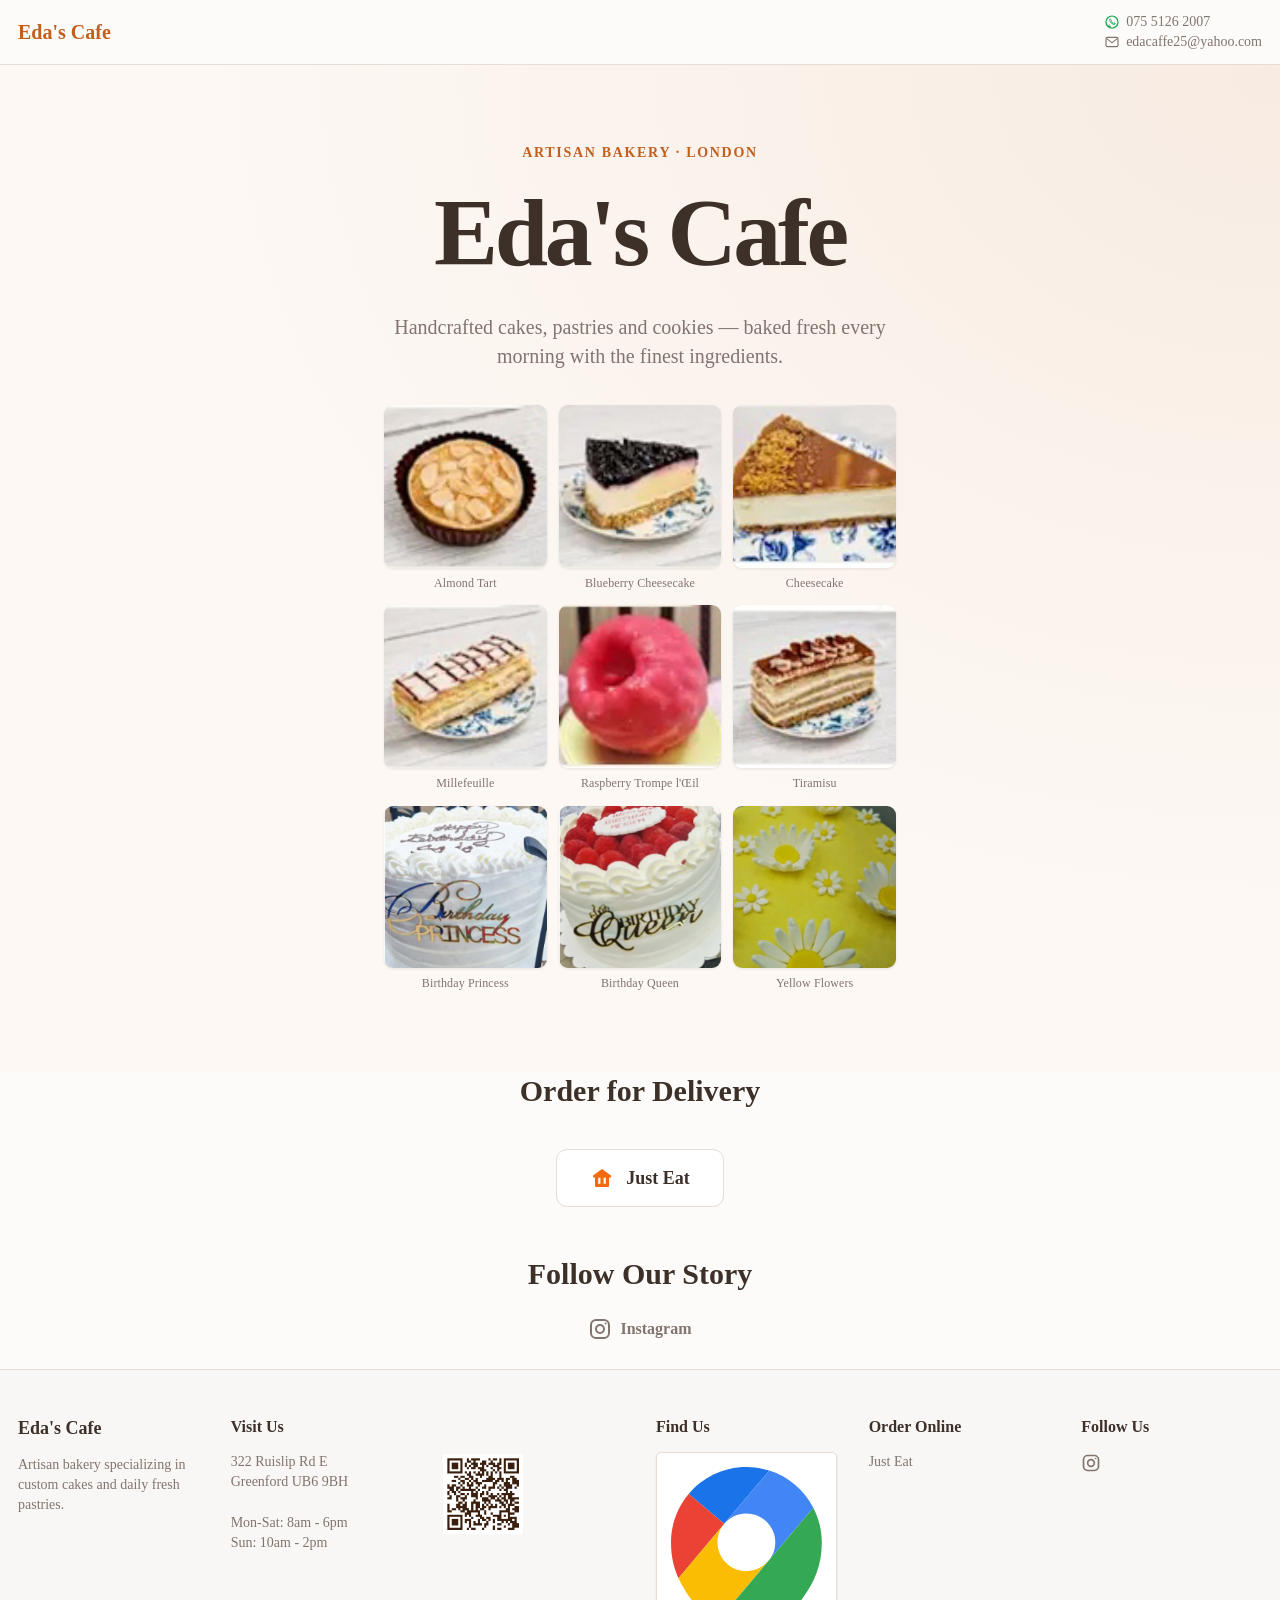
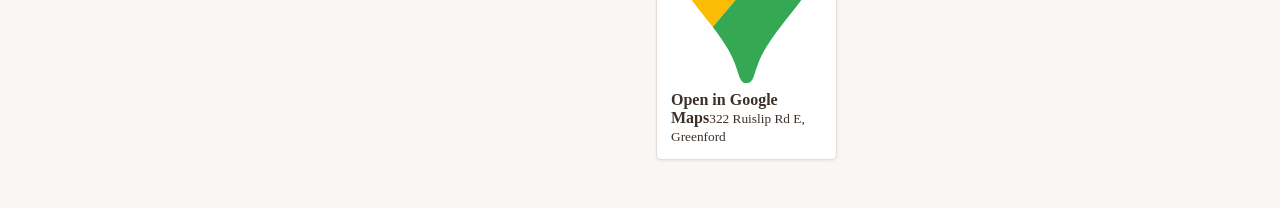
==== commit f36e6130: "Replace map icon with SVG representation" ====
--- a/index.html
+++ b/index.html
@@ -133,7 +133,14 @@
         <div>
           <h4>Find Us</h4>
           <a class="map-link" href="https://www.google.com/maps/place/EDA+CAFFE/@51.5274017,-0.3543393,17z/data=!4m14!1m7!3m6!1s0x4876130043d19fd9:0xa5b46969d586a448!2sEDA+CAFFE!8m2!3d51.5275713!4d-0.3517288!16s%2Fg%2F11xcfkfq9n!3m5!1s0x4876130043d19fd9:0xa5b46969d586a448!8m2!3d51.5275713!4d-0.3517288!16s%2Fg%2F11xcfkfq9n?entry=ttu&amp;g_ep=EgoyMDI2MDkyMy4wIKXMDSoASAFQAw%3D%3D" target="_blank" rel="noopener noreferrer" aria-label="Open EDA CAFFE in Google Maps">
-            <img src="map-icon.png" alt="Open in Google Maps">
+            <svg class="map-pin" viewBox="0 0 92.3 132.3" aria-hidden="true">
+              <path fill="#1a73e8" d="M60.2 2.2C55.8.8 51 0 46.1 0 32 0 19.3 6.4 10.8 16.5l21.8 18.3L60.2 2.2z"/>
+              <path fill="#ea4335" d="M10.8 16.5C4.1 24.5 0 34.9 0 46.1c0 8.7 1.7 15.7 4.6 22l28-33.3-21.8-18.3z"/>
+              <path fill="#4285f4" d="M46.2 28.5c9.8 0 17.7 7.9 17.7 17.7 0 4.3-1.6 8.3-4.2 11.4 0 0 13.9-16.6 27.5-32.7-5.6-10.8-15.3-19-27-22.7L32.6 34.8c3.3-3.8 8.1-6.3 13.6-6.3"/>
+              <path fill="#fbbc04" d="M46.2 63.8c-9.8 0-17.7-7.9-17.7-17.7 0-4.3 1.5-8.3 4.1-11.3l-28 33.3c4.8 10.6 12.8 19.2 21 29.9l34.1-40.5c-3.3 3.9-8.1 6.3-13.5 6.3"/>
+              <path fill="#34a853" d="M59.1 109.2c15.4-24.1 33.3-35 33.3-63 0-7.7-1.9-14.9-5.2-21.3L25.6 98c2.6 3.4 5.3 7.3 7.9 11.3 9.4 14.5 6.8 23.1 12.8 23.1s3.4-8.7 12.8-23.2"/>
+            </svg>
+            <span><strong>Open in Google Maps</strong><small>322 Ruislip Rd E, Greenford</small></span>
           </a>
         </div>
         <div>
@@ -153,4 +160,4 @@
       </div>
     </footer>
   </body>
-</html>+</html>
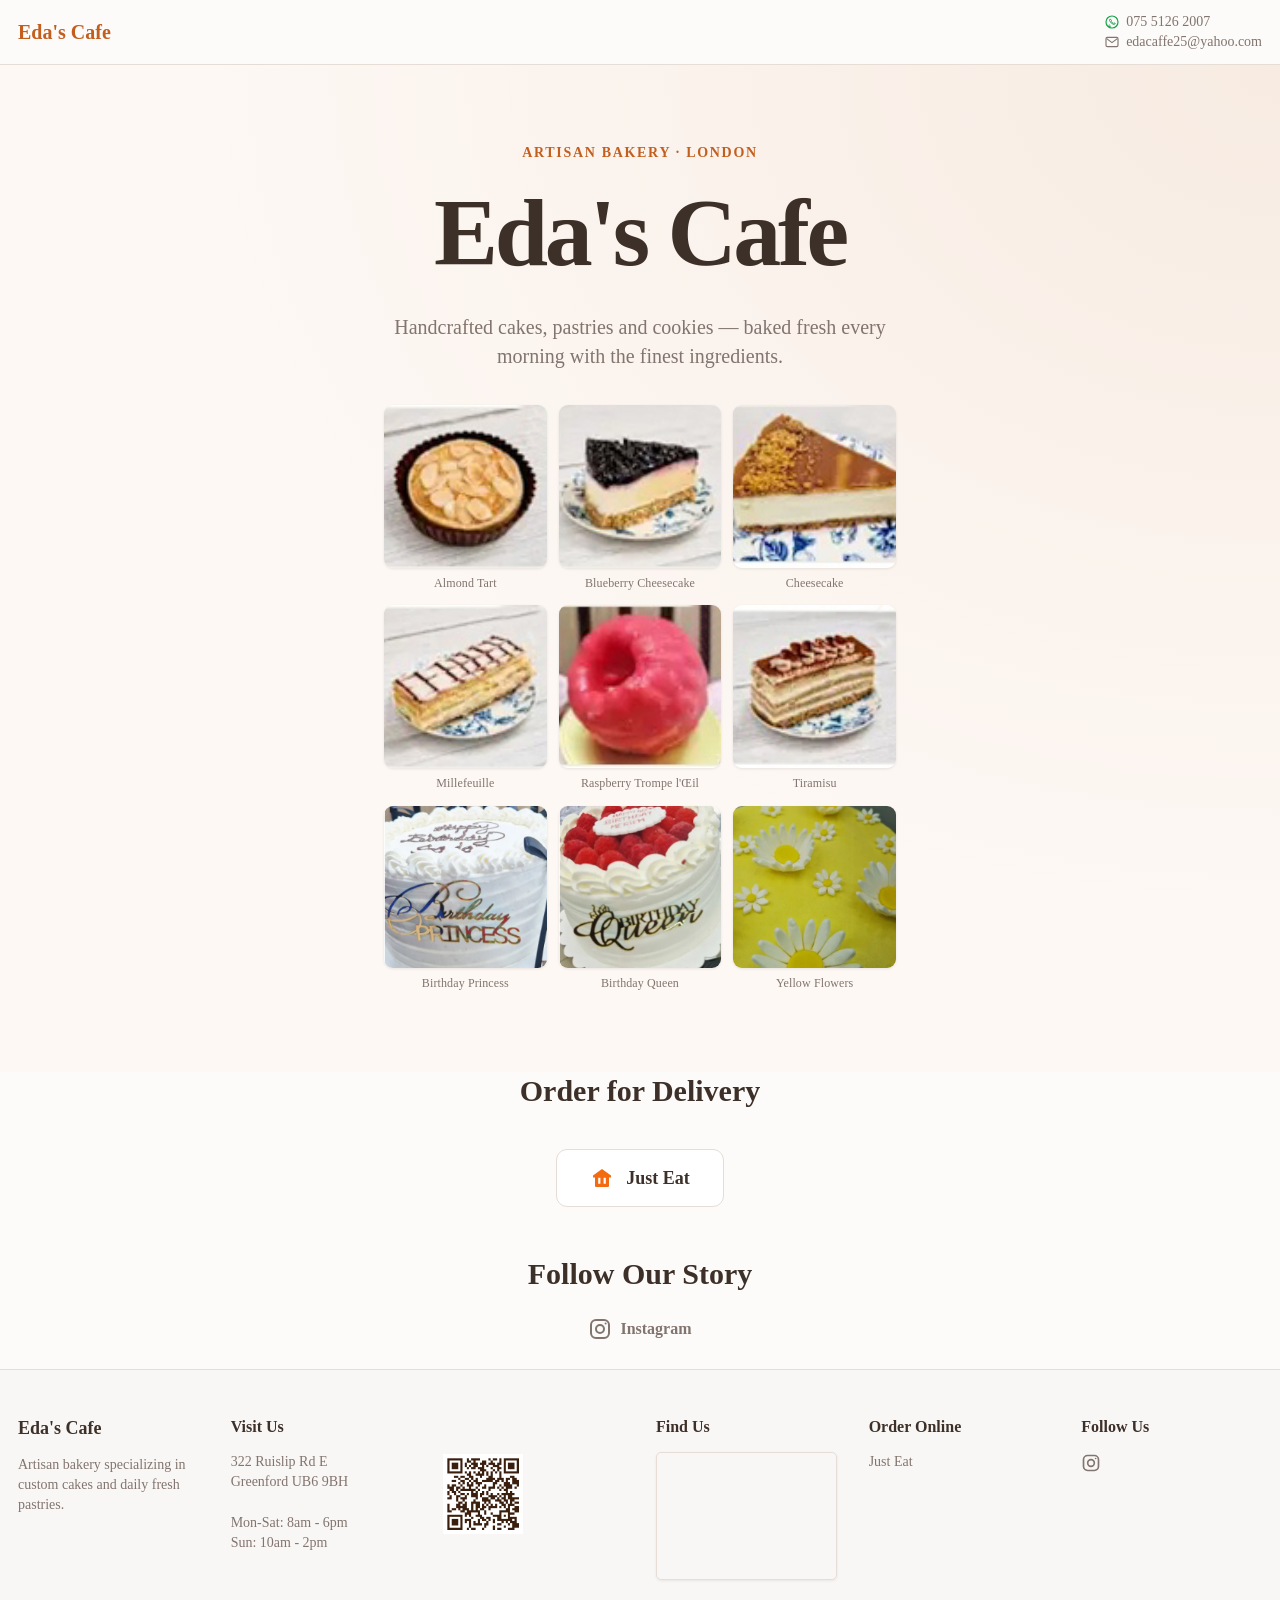
==== commit f23fea81: "Restore embedded Google map in Find Us" ====
--- a/index.html
+++ b/index.html
@@ -132,16 +132,10 @@
         </div>
         <div>
           <h4>Find Us</h4>
-          <a class="map-link" href="https://www.google.com/maps/place/EDA+CAFFE/@51.5274017,-0.3543393,17z/data=!4m14!1m7!3m6!1s0x4876130043d19fd9:0xa5b46969d586a448!2sEDA+CAFFE!8m2!3d51.5275713!4d-0.3517288!16s%2Fg%2F11xcfkfq9n!3m5!1s0x4876130043d19fd9:0xa5b46969d586a448!8m2!3d51.5275713!4d-0.3517288!16s%2Fg%2F11xcfkfq9n?entry=ttu&amp;g_ep=EgoyMDI2MDkyMy4wIKXMDSoASAFQAw%3D%3D" target="_blank" rel="noopener noreferrer" aria-label="Open EDA CAFFE in Google Maps">
-            <svg class="map-pin" viewBox="0 0 92.3 132.3" aria-hidden="true">
-              <path fill="#1a73e8" d="M60.2 2.2C55.8.8 51 0 46.1 0 32 0 19.3 6.4 10.8 16.5l21.8 18.3L60.2 2.2z"/>
-              <path fill="#ea4335" d="M10.8 16.5C4.1 24.5 0 34.9 0 46.1c0 8.7 1.7 15.7 4.6 22l28-33.3-21.8-18.3z"/>
-              <path fill="#4285f4" d="M46.2 28.5c9.8 0 17.7 7.9 17.7 17.7 0 4.3-1.6 8.3-4.2 11.4 0 0 13.9-16.6 27.5-32.7-5.6-10.8-15.3-19-27-22.7L32.6 34.8c3.3-3.8 8.1-6.3 13.6-6.3"/>
-              <path fill="#fbbc04" d="M46.2 63.8c-9.8 0-17.7-7.9-17.7-17.7 0-4.3 1.5-8.3 4.1-11.3l-28 33.3c4.8 10.6 12.8 19.2 21 29.9l34.1-40.5c-3.3 3.9-8.1 6.3-13.5 6.3"/>
-              <path fill="#34a853" d="M59.1 109.2c15.4-24.1 33.3-35 33.3-63 0-7.7-1.9-14.9-5.2-21.3L25.6 98c2.6 3.4 5.3 7.3 7.9 11.3 9.4 14.5 6.8 23.1 12.8 23.1s3.4-8.7 12.8-23.2"/>
-            </svg>
-            <span><strong>Open in Google Maps</strong><small>322 Ruislip Rd E, Greenford</small></span>
-          </a>
+          <div class="map-preview">
+            <iframe src="https://maps.google.com/maps?q=322+Ruislip+Rd+E,+Greenford,+UB6+9BH&amp;output=embed&amp;z=15" loading="lazy" title="Eda's Cafe location"></iframe>
+            <a class="map-preview-link" href="https://www.google.com/maps/place/EDA+CAFFE/@51.5274017,-0.3543393,17z/data=!4m14!1m7!3m6!1s0x4876130043d19fd9:0xa5b46969d586a448!2sEDA+CAFFE!8m2!3d51.5275713!4d-0.3517288!16s%2Fg%2F11xcfkfq9n!3m5!1s0x4876130043d19fd9:0xa5b46969d586a448!8m2!3d51.5275713!4d-0.3517288!16s%2Fg%2F11xcfkfq9n?entry=ttu&amp;g_ep=EgoyMDI2MDkyMy4wIKXMDSoASAFQAw%3D%3D" target="_blank" rel="noopener noreferrer" aria-label="Open EDA CAFFE in Google Maps"></a>
+          </div>
         </div>
         <div>
           <h4>Order Online</h4>
--- a/styles.css
+++ b/styles.css
@@ -83,9 +83,11 @@
 .qr-mobile { display: none; }
 .qr-desktop { padding-top: 36px; }
 .qr-desktop img, .qr-mobile img { display: block; width: 80px; height: 80px; }
-.map-link { display: flex; flex-direction: column; align-items: flex-start; justify-content: center; gap: 8px; width: 100%; padding: 14px; overflow-wrap: anywhere; background: #fff; border: 1px solid var(--border); border-radius: 5px; box-shadow: 0 1px 3px #0001; }
+.map-link { display: flex; flex-direction: column; align-items: flex-start; justify-content: center; gap: 8px; width: 100%; min-height: 128px; padding: 14px; overflow-wrap: anywhere; background: #fff; border: 1px solid var(--border); border-radius: 5px; box-shadow: 0 1px 3px #0001; }
 .map-link:hover { border-color: var(--accent); }
-.map-link img { max-width: 150px; height: auto; display: block; }
+.map-pin { width: 28px; height: 36px; flex: none; }
+.map-link strong { display: block; font-size: 14px; line-height: 1.25; }
+.map-link small { display: block; margin-top: 5px; color: var(--muted); font-size: 12px; line-height: 1.3; }
 .footer-link .instagram { width: 20px; height: 20px; }
 
 @media (max-width: 767px) {
@@ -110,4 +112,10 @@
   .brand { font-size: 16px; }
   .header-contact { font-size: 11px; }
   .header-contact .icon { display: none; }
-}+}
+
+/* Embedded Find Us map with a full-area link to the cafe listing. */
+.map-preview { position: relative; width: 100%; height: 128px; overflow: hidden; border: 1px solid var(--border); border-radius: 5px; box-shadow: 0 1px 3px #0001; }
+.map-preview iframe { display: block; width: 100%; height: 100%; border: 0; pointer-events: none; }
+.map-preview-link { position: absolute; inset: 0; }
+.map-preview:focus-within { outline: 2px solid var(--accent); outline-offset: 2px; }
